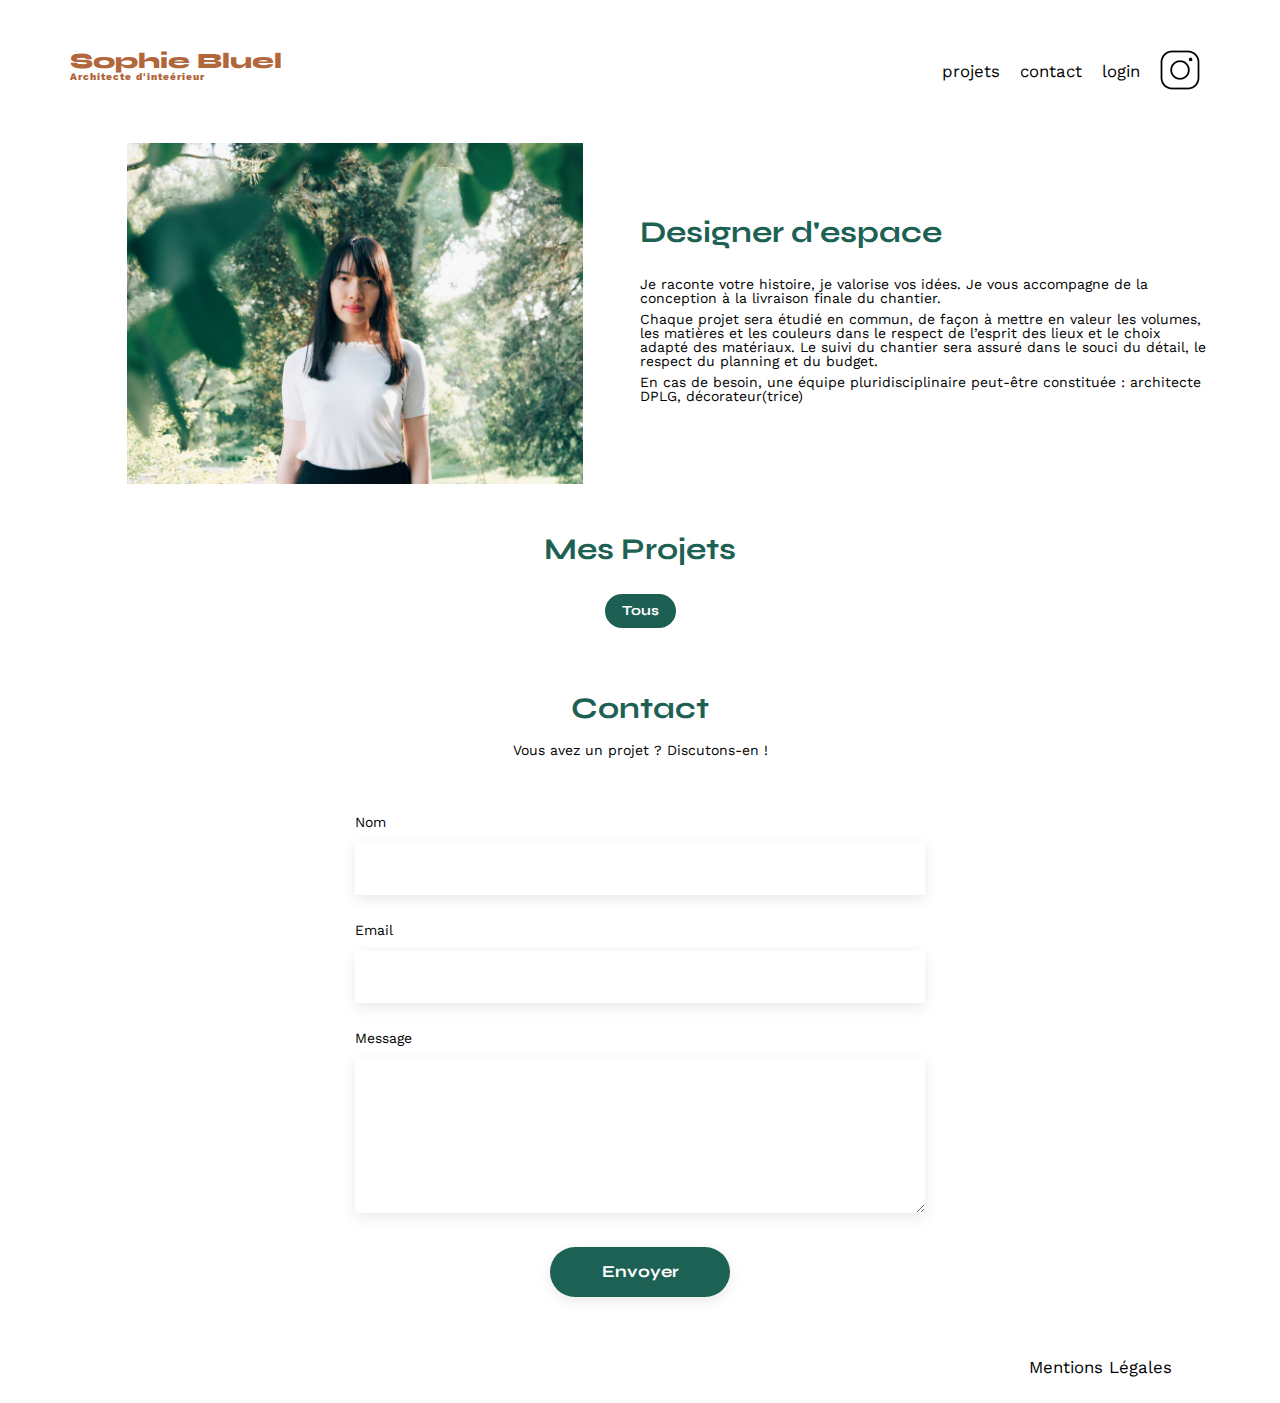
==== FrontEnd/index.html @ 4e673a72 "login" ====
<!DOCTYPE html>
<html lang="fr">
      <head>
            <meta charset="UTF-8" />
            <title>Sophie Bluel - Architecte d'intérieur</title>
            <meta name="viewport" content="width=device-width, initial-scale=1.0" />
            <link rel="preconnect" href="https://fonts.googleapis.com" />
            <link rel="preconnect" href="https://fonts.gstatic.com" crossorigin />
            <link href="https://fonts.googleapis.com/css2?family=Syne:wght@700;800&family=Work+Sans&display=swap" rel="stylesheet" />
            <meta name="description" content="" />
            <link rel="stylesheet" href="./assets/style.css" />
      </head>
      <body>
            <header>
                  <h1>Sophie Bluel <span>Architecte d'inteérieur</span></h1>
                  <nav>
                        <ul>
                              <li><a href="./index.html">projets</a></li>
                              <li>contact</li>
                              <li><a href="./login.html">login</a></li>
                              <li><img src="./assets/icons/instagram.png" alt="Instagram" /></li>
                        </ul>
                  </nav>
            </header>
            <main>
                  <section id="introduction">
                        <figure>
                              <img src="./assets/images/sophie-bluel.png" alt="" />
                        </figure>
                        <article>
                              <h2>Designer d'espace</h2>
                              <p>Je raconte votre histoire, je valorise vos idées. Je vous accompagne de la conception à la livraison finale du chantier.</p>
                              <p>Chaque projet sera étudié en commun, de façon à mettre en valeur les volumes, les matières et les couleurs dans le respect de l’esprit des lieux et le choix adapté des matériaux. Le suivi du chantier sera assuré dans le souci du détail, le respect du planning et du budget.</p>
                              <p>En cas de besoin, une équipe pluridisciplinaire peut-être constituée : architecte DPLG, décorateur(trice)</p>
                        </article>
                  </section>
                  <section id="portfolio">
                        <h2>Mes Projets</h2>
                        <div class="filterContainer" id="filterContainer">
                              <div class="filter activeFilter" id="0">
                                    <p>Tous</p>
                              </div>
                        </div>
                        <div class="gallery" id="gallery"></div>
                  </section>
                  <section id="contact">
                        <h2>Contact</h2>
                        <p>Vous avez un projet ? Discutons-en !</p>
                        <form action="#" method="post">
                              <label for="name">Nom</label>
                              <input type="text" name="name" id="name" />
                              <label for="email">Email</label>
                              <input type="email" name="email" id="email" />
                              <label for="message">Message</label>
                              <textarea name="message" id="message" cols="30" rows="10"></textarea>
                              <input type="submit" value="Envoyer" />
                        </form>
                  </section>
            </main>

            <footer>
                  <nav>
                        <ul>
                              <li>Mentions Légales</li>
                        </ul>
                  </nav>
            </footer>
            <script src="./JS/main.js"></script>
      </body>
</html>
---- FrontEnd/assets/style.css ----
/* http://meyerweb.com/eric/tools/css/reset/
   v2.0 | 20110126
   License: none (public domain)
*/

html,
body,
div,
span,
applet,
object,
iframe,
h1,
h2,
h3,
h4,
h5,
h6,
p,
blockquote,
pre,
a,
abbr,
acronym,
address,
big,
cite,
code,
del,
dfn,
em,
img,
ins,
kbd,
q,
s,
samp,
small,
strike,
strong,
sub,
sup,
tt,
var,
b,
u,
i,
center,
dl,
dt,
dd,
ol,
ul,
li,
fieldset,
form,
label,
legend,
table,
caption,
tbody,
tfoot,
thead,
tr,
th,
td,
article,
aside,
canvas,
details,
embed,
figure,
figcaption,
footer,
header,
hgroup,
menu,
nav,
output,
ruby,
section,
summary,
time,
mark,
audio,
video {
      margin: 0;
      padding: 0;
      border: 0;
      font-size: 100%;
      font: inherit;
      vertical-align: baseline;
}
/* HTML5 display-role reset for older browsers */
article,
aside,
details,
figcaption,
figure,
footer,
header,
hgroup,
menu,
nav,
section {
      display: block;
}
body {
      line-height: 1;
}
ol,
ul {
      list-style: none;
}
a {
      text-decoration: none;
}
blockquote,
q {
      quotes: none;
}
blockquote:before,
blockquote:after,
q:before,
q:after {
      content: '';
      content: none;
}
table {
      border-collapse: collapse;
      border-spacing: 0;
}
/** end reset css**/
body {
      max-width: 1140px;
      margin: auto;
      font-family: 'Work Sans';
      font-size: 14px;
}
header {
      display: flex;
      justify-content: space-between;
      margin: 50px 0;
}
section {
      margin: 50px 0;
}

h1 {
      display: flex;
      flex-direction: column;
      font-family: 'Syne';
      font-size: 22px;
      font-weight: 800;
      color: #b1663c;
}

h1 > span {
      font-family: 'Work Sans';
      font-size: 10px;
      letter-spacing: 0.1em;
}

h2 {
      font-family: 'Syne';
      font-weight: 700;
      font-size: 30px;
      color: #1d6154;
}
nav ul {
      display: flex;
      align-items: center;
      list-style-type: none;
}
nav li {
      padding: 0 10px;
      font-size: 1.2em;
}
li a {
      color: black;
}
li:hover,
li a:hover {
      color: #b1663c;
}
#introduction {
      display: flex;
      align-items: center;
}
#introduction figure {
      flex: 1;
}
#introduction img {
      display: block;
      margin: auto;
      width: 80%;
}

#introduction article {
      flex: 1;
}
#introduction h2 {
      margin-bottom: 1em;
}

#introduction p {
      margin-bottom: 0.5em;
}
#portfolio h2 {
      text-align: center;
      margin-bottom: 1em;
}
.gallery {
      width: 100%;
      display: grid;
      grid-template-columns: 1fr 1fr 1fr;
      grid-column-gap: 20px;
      grid-row-gap: 20px;
}

.gallery img {
      width: 100%;
}
#contact {
      width: 50%;
      margin: auto;
}
#contact > * {
      text-align: center;
}
#contact h2 {
      margin-bottom: 20px;
}
#contact form {
      text-align: left;
      margin-top: 30px;
      display: flex;
      flex-direction: column;
}

#contact input {
      height: 50px;
      font-size: 1.2em;
      border: none;
      box-shadow: 0px 4px 14px rgba(0, 0, 0, 0.09);
}
#contact label {
      margin: 2em 0 1em 0;
}
#contact textarea {
      border: none;
      box-shadow: 0px 4px 14px rgba(0, 0, 0, 0.09);
}

input[type='submit'] {
      font-family: 'Syne';
      font-weight: 700;
      color: white;
      background-color: #1d6154;
      margin: 2em auto;
      width: 180px;
      text-align: center;
      border-radius: 60px;
      cursor: pointer;
      transition: all 0.2s ease;
}
input[type='submit']:hover {
      transform: scale(1.05);
      box-shadow: 0px 5px 15px 0 rgba(0, 0, 0, 0.493);
}

footer nav ul {
      display: flex;
      justify-content: flex-end;
      margin: 2em;
}

.filterContainer {
      display: flex;
      flex-wrap: wrap;
      justify-content: center;
      gap: 20px;
      align-items: center;
      margin: 15px 0;
}

.filter {
      border-radius: 25px;
      border: 2px solid #1d6053;
      padding: 8px 15px;
      cursor: pointer;
      transition: all 0.2s ease-out;
}

.filter p {
      color: #1d6053;
      font-family: 'Syne';
      font-weight: 700;
}
.filter:hover {
      background-color: #1d6053;
}
.filter:hover p {
      color: #fff;
}

.activeFilter {
      background-color: #1d6053;
}
.activeFilter p {
      color: #fff;
}
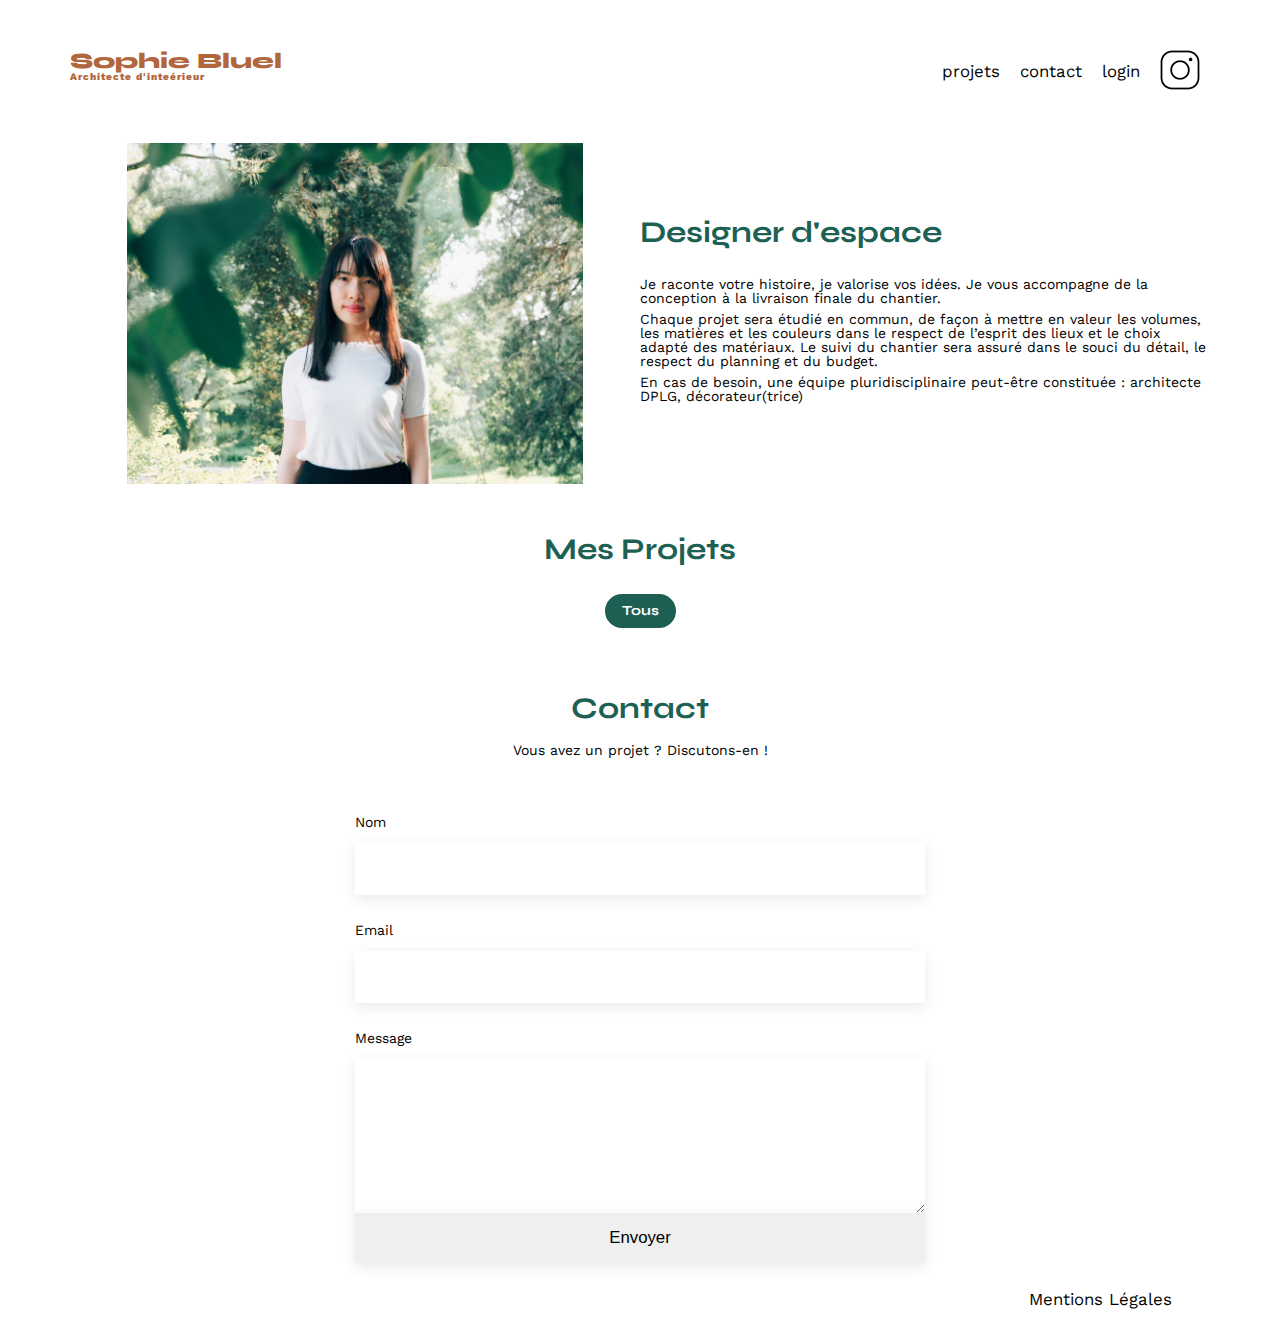
==== commit 87f7ef3f: "update add photo CSS" ====
--- a/FrontEnd/index.html
+++ b/FrontEnd/index.html
@@ -9,20 +9,75 @@
             <link href="https://fonts.googleapis.com/css2?family=Syne:wght@700;800&family=Work+Sans&display=swap" rel="stylesheet" />
             <meta name="description" content="" />
             <link rel="stylesheet" href="./assets/style.css" />
+            <link rel="stylesheet" href="./assets/adminBar.css" />
+            <link rel="stylesheet" href="https://cdnjs.cloudflare.com/ajax/libs/font-awesome/6.4.0/css/all.min.css" />
       </head>
       <body>
+            <div class="preHeader">
+                  <div class="editContainer">
+                        <i class="fa-solid fa-pen-to-square"></i>
+                        <p class="editMode">Mode édition</p>
+                  </div>
+                  <div class="publishContainer">
+                        <p>Publier les changements</p>
+                  </div>
+            </div>
             <header>
                   <h1>Sophie Bluel <span>Architecte d'inteérieur</span></h1>
                   <nav>
                         <ul>
                               <li><a href="./index.html">projets</a></li>
                               <li>contact</li>
-                              <li><a href="./login.html">login</a></li>
+                              <li id="loginBtn"><a href="./login.html">login</a></li>
+                              <li id="logoutBtn">logout</li>
                               <li><img src="./assets/icons/instagram.png" alt="Instagram" /></li>
                         </ul>
                   </nav>
             </header>
             <main>
+                  <dialog class="modaleContainer">
+                        <div class="closeContainer">
+                              <i class="fa-solid fa-arrow-left"></i>
+                              <i class="fa-solid fa-xmark" id="closeModale"></i>
+                        </div>
+                        <div class="modaleContent">
+                              <p>Galerie photo</p>
+                              <div class="modaleProjects"></div>
+                        </div>
+                        <hr />
+                        <div class="addPhotoBtn">
+                              <p>Ajouter une photo</p>
+                        </div>
+                        <p class="deleteAllGallery">Supprimer toute la galerie</p>
+                  </dialog>
+                  <dialog class="modaleAddPhoto">
+                        <div class="closeContainer">
+                              <i class="fa-solid fa-arrow-left"></i>
+                              <i class="fa-solid fa-xmark" id="closeModale"></i>
+                        </div>
+                        <div class="modaleContent">
+                              <p>Ajout photo</p>
+                        </div>
+                        <form action="" class="addPhotoForm" enctype="multipart/form-data">
+                              <div class="photoPreview">
+                                    <img src="" alt="image preview" class="previewImg">
+                                    <i class="fa-regular fa-image"></i>
+                                    <label for="photo" id="addPhotoTxt">+ Ajouter une photo</label>
+                                    <input type="file" name="photo" id="photo" class="inputImg">
+                                    <p>jpg, png : 4mo max</p>
+                              </div>
+                              <div class="formTitle">
+                                    <label for="titre">Titre</label>
+                                    <input class="js-title" type="text" name="titre" id="titre">
+                              </div>
+                              <div class="formCategory">
+                                    <label for="categorie">Catégorie</label>
+                                    <select name="categorie" id="categorie">
+                                    </select>
+                              </div>
+                              <input type="submit" class="" value="Valider" disabled id="submitBtn">
+                        </form>
+                  </dialog>
                   <section id="introduction">
                         <figure>
                               <img src="./assets/images/sophie-bluel.png" alt="" />
@@ -66,5 +121,6 @@
                   </nav>
             </footer>
             <script src="./JS/main.js"></script>
+            <script src="./JS/adminBar.js"></script>
       </body>
 </html>
--- a/FrontEnd/assets/style.css
+++ b/FrontEnd/assets/style.css
@@ -107,6 +107,7 @@
 }
 body {
       line-height: 1;
+      overflow-x: hidden;
 }
 ol,
 ul {
@@ -252,7 +253,7 @@
       box-shadow: 0px 4px 14px rgba(0, 0, 0, 0.09);
 }
 
-input[type='submit'] {
+/* input[type='submit'] {
       font-family: 'Syne';
       font-weight: 700;
       color: white;
@@ -263,11 +264,11 @@
       border-radius: 60px;
       cursor: pointer;
       transition: all 0.2s ease;
-}
-input[type='submit']:hover {
+} */
+/* input[type='submit']:hover {
       transform: scale(1.05);
       box-shadow: 0px 5px 15px 0 rgba(0, 0, 0, 0.493);
-}
+} */
 
 footer nav ul {
       display: flex;
--- a/FrontEnd/assets/adminBar.css
+++ b/FrontEnd/assets/adminBar.css
@@ -0,0 +1,255 @@
+#logoutBtn {
+      display: none;
+      cursor: pointer;
+}
+
+.preHeader {
+      width: 100vw;
+      position: relative;
+      right: -50%;
+      margin-left: -50vw;
+      background-color: black;
+      display: none;
+      justify-content: center;
+      align-items: center;
+      padding: 25px 15px;
+      font-size: 18px;
+      gap: 30px;
+}
+
+.editContainer {
+      display: flex;
+      align-items: center;
+      gap: 5px;
+}
+.fa-pen-to-square {
+      color: #fff;
+}
+.editMode {
+      color: #fff;
+      cursor: pointer;
+}
+
+.publishContainer {
+      background-color: #fff;
+      border-radius: 25px;
+      padding: 12px 20px;
+      display: flex;
+      justify-content: center;
+      align-items: center;
+      cursor: pointer;
+      transition: all 0.2s ease-out;
+}
+.publishContainer:hover {
+      background-color: #1d6053;
+      color: #fff;
+}
+
+.modaleContainer,
+.modaleAddPhoto {
+      border-radius: 10px;
+      padding: 20px;
+      border: none;
+      outline: none;
+      max-width: 30%;
+}
+dialog::backdrop {
+      background-color: rgba(0, 0, 0, 0.599);
+}
+.closeContainer {
+      width: 100%;
+      display: flex;
+      justify-content: space-between;
+      align-items: center;
+}
+.fa-xmark,
+.fa-arrow-left {
+      cursor: pointer;
+      transition: all 0.2s ease-out;
+      font-size: 20px;
+}
+.fa-arrow-left {
+      visibility: hidden;
+}
+.fa-xmark:hover,
+.fa-arrow-left:hover {
+      color: red;
+}
+.modaleContent {
+      padding: 20px;
+      font-size: 20px;
+      display: flex;
+      justify-content: center;
+      align-items: center;
+      flex-direction: column;
+}
+.modaleContent p {
+      margin-bottom: 25px;
+}
+
+.modaleProjects {
+      display: flex;
+      flex-wrap: wrap;
+      justify-content: space-between;
+      gap: 10px;
+}
+.editImgContainer {
+      width: 17%;
+      position: relative;
+}
+.modaleProjects img {
+      width: 100%;
+}
+.editBtnsContainer {
+      width: 100%;
+      display: flex;
+      justify-content: flex-end;
+      align-items: center;
+      position: absolute;
+      top: 0;
+      left: 0;
+      padding-top: 2px;
+      padding-bottom: 2px;
+}
+.fa-trash-can,
+.fa-arrows-up-down-left-right {
+      color: #fff;
+      background-color: black;
+      border-radius: 6px;
+      padding: 6px;
+      font-size: 12px;
+      margin-right: 2px;
+      transition: all 0.2s ease-out;
+      cursor: pointer;
+}
+.fa-trash-can:hover {
+      color: rgb(226, 59, 59);
+}
+.fa-arrows-up-down-left-right:hover {
+      color: rgb(75, 238, 238);
+}
+
+.editWorkBtn {
+      cursor: pointer;
+      transition: all 0.1s ease;
+}
+.editWorkBtn:hover {
+      color: rgb(226, 59, 59);
+}
+
+.addPhotoBtn {
+      background-color: #1d6053;
+      border-radius: 25px;
+      padding: 15px 25px;
+      color: #fff;
+      display: flex;
+      justify-content: center;
+      align-items: center;
+      transition: all 0.2s ease;
+      cursor: pointer;
+      width: 40%;
+      font-size: 18px;
+      margin-left: auto;
+      margin-right: auto;
+}
+.addPhotoBtn:hover {
+      background-color: #277e6c;
+}
+.deleteAllGallery {
+      color: rgb(226, 59, 59);
+      font-size: 16px;
+      text-align: center;
+      margin-top: 15px;
+      cursor: pointer;
+      transition: all 0.2s ease;
+}
+.deleteAllGallery:hover {
+      text-decoration: underline;
+}
+
+
+
+
+/*ADD PHOTO MODALE*/
+.modaleAddPhoto{
+      width: 25%;
+}
+.addPhotoForm{
+      display: flex;
+      flex-direction: column;
+      justify-content: center;
+      align-items: center;
+      gap: 20px;
+}
+.photoPreview{
+      background-color: #E8F1F6;
+      padding: 15px;
+      display: flex;
+      flex-direction: column;
+      justify-content: center;
+      align-items: center;
+      border-radius: 5px;
+      width: 80%;
+      gap: 10px;
+}
+.photoPreview label{
+      background-color: #CBD6DC;
+      border-radius: 25px;
+      padding: 10px 15px;
+      color: #306685;
+      font-size: 18px;
+}
+.fa-image{
+      font-size: 3rem;
+      color: #B9C5CC;
+}
+.inputImg{
+      display: none;
+}
+.photoPreview p{
+      color: #444444;
+      font-size: 13px;
+}
+.previewImg{
+      display: none;
+      max-width: 50%;
+}
+.formTitle, .formCategory{
+      display: flex;
+      flex-direction: column;
+      width: 80%;
+}
+.formTitle input, .formCategory select{
+      border: 1px solid white;
+      outline: none;
+      box-shadow: 0 5px 15px 0 rgba(0, 0, 0, 0.191);
+      padding: 10px 5px;
+      margin-top: 5px;
+}
+.importProjectBtn{
+      background-color: #1d6053;
+      border-radius: 25px;
+      padding: 12px 25px;
+      color: #fff;
+      transition: all 0.2s ease;
+      width: 40%;
+      font-size: 18px;
+      outline: none;
+      border: none;
+      cursor: pointer;
+}
+input[type="submit" i]:disabled {
+      background-color: -internal-light-dark(rgba(239, 239, 239, 0.3), rgba(19, 1, 1, 0.3));
+      color: -internal-light-dark(rgba(16, 16, 16, 0.3), rgba(255, 255, 255, 0.3));
+      border-color: -internal-light-dark(rgba(118, 118, 118, 0.3), rgba(195, 195, 195, 0.3));
+      border-radius: 25px;
+      padding: 12px 25px;
+      transition: all 0.2s ease;
+      width: 40%;
+      font-size: 18px;
+      outline: none;
+}
+.importProjectBtn:hover {
+      background-color: #277e6c;
+}
+/*FIN -- ADD PHOTO MODALE*/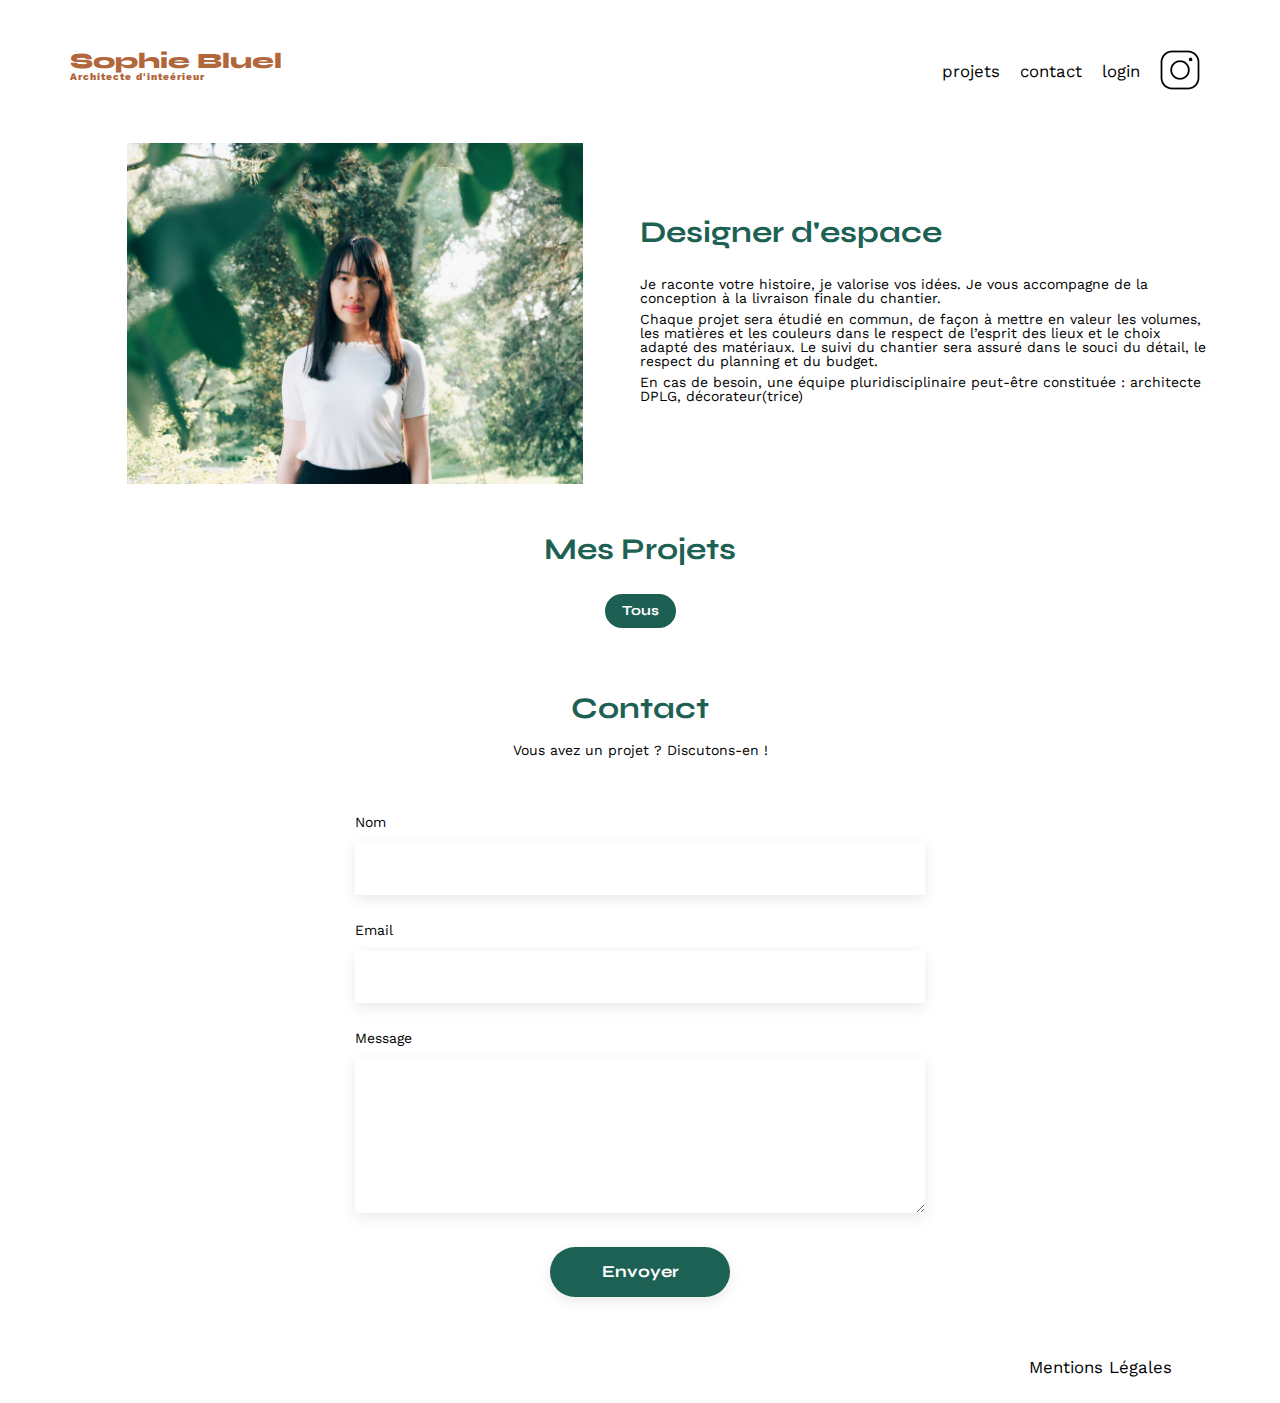
==== commit 0c744094: "update post work" ====
--- a/FrontEnd/index.html
+++ b/FrontEnd/index.html
@@ -75,7 +75,7 @@
                                     <select name="categorie" id="categorie">
                                     </select>
                               </div>
-                              <input type="submit" class="" value="Valider" disabled id="submitBtn">
+                              <input type="submit" class="" value="Valider" id="submitBtn">
                         </form>
                   </dialog>
                   <section id="introduction">
--- a/FrontEnd/assets/style.css
+++ b/FrontEnd/assets/style.css
@@ -253,7 +253,7 @@
       box-shadow: 0px 4px 14px rgba(0, 0, 0, 0.09);
 }
 
-/* input[type='submit'] {
+input[type='submit'] {
       font-family: 'Syne';
       font-weight: 700;
       color: white;
@@ -264,11 +264,11 @@
       border-radius: 60px;
       cursor: pointer;
       transition: all 0.2s ease;
-} */
-/* input[type='submit']:hover {
+}
+input[type='submit']:hover {
       transform: scale(1.05);
       box-shadow: 0px 5px 15px 0 rgba(0, 0, 0, 0.493);
-} */
+}
 
 footer nav ul {
       display: flex;
